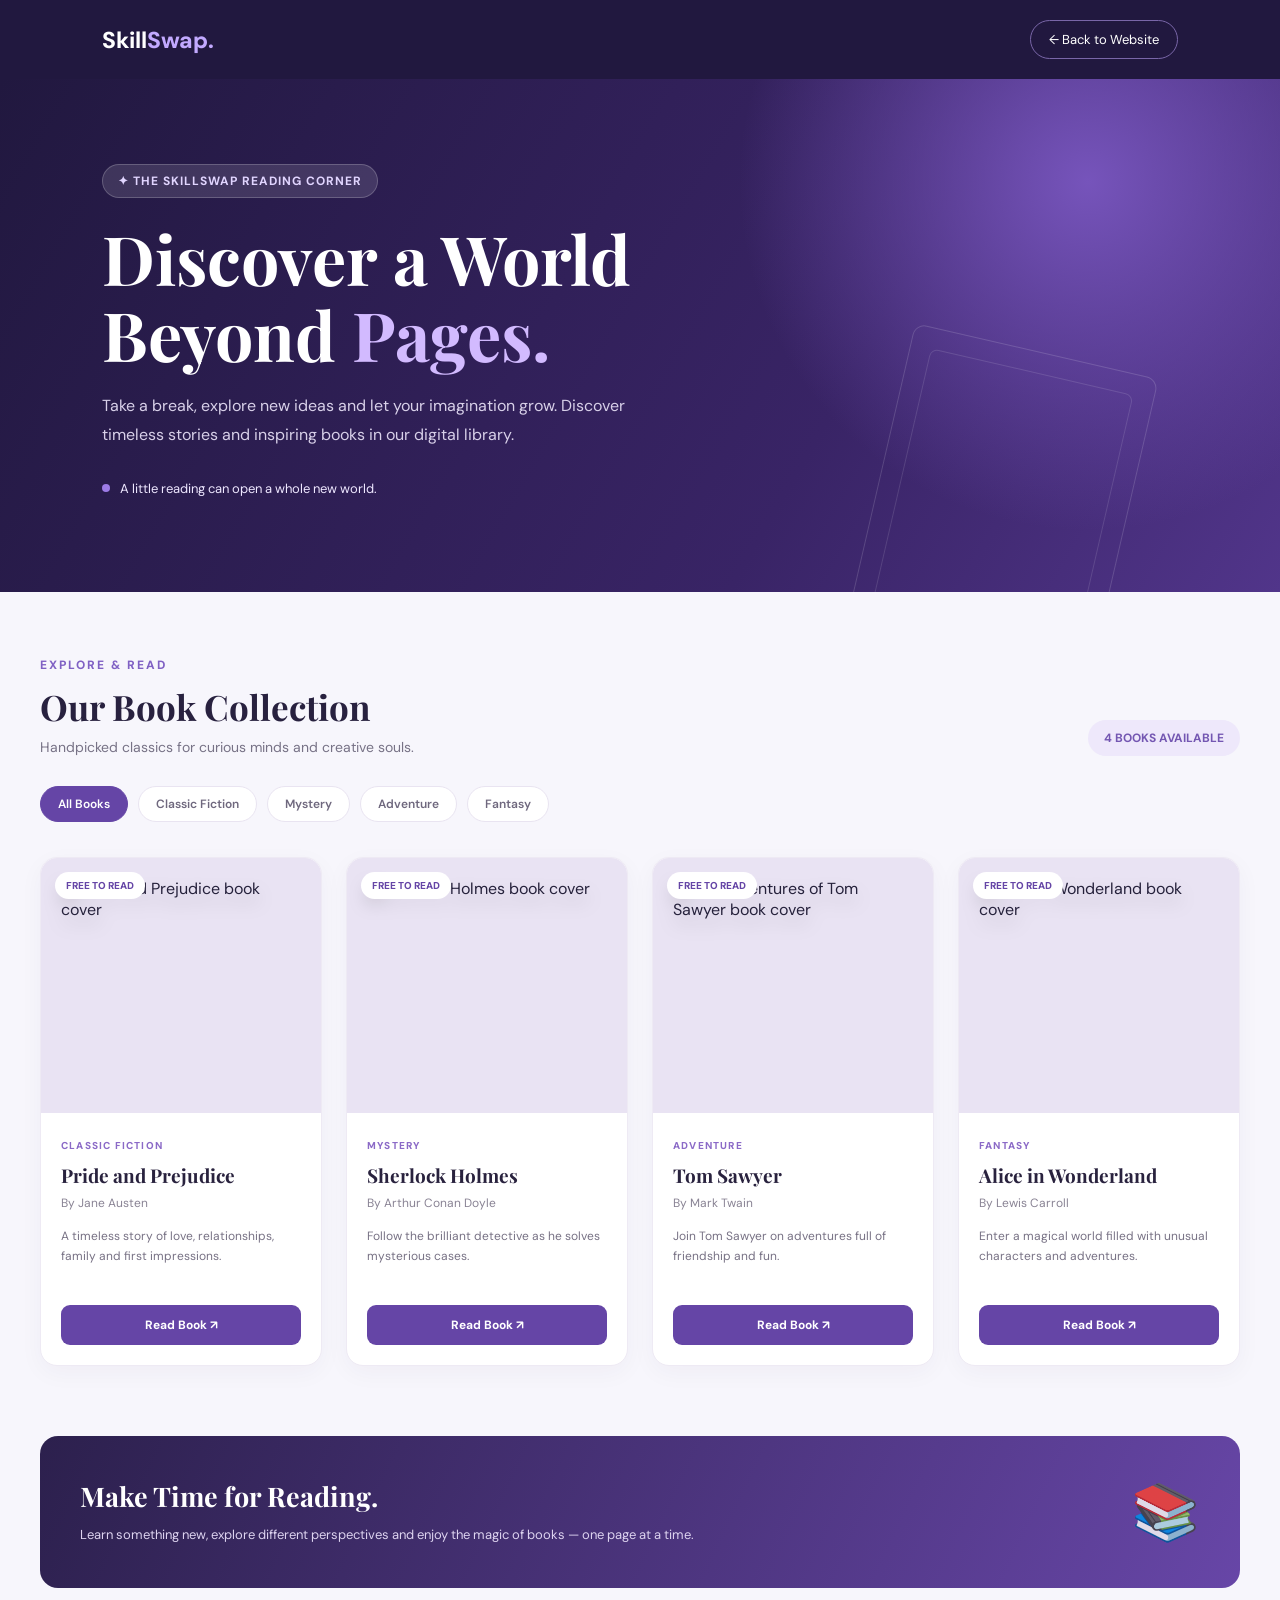
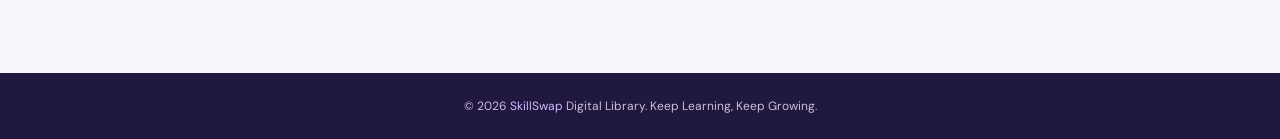
==== library.html @ 45137452 "Add files via upload" ====
<!DOCTYPE html>
<html lang="en">
<head>
    <meta charset="UTF-8">
    <meta name="viewport" content="width=device-width, initial-scale=1.0">
    <title>SkillSwap | Digital Library</title>

    <link rel="preconnect" href="https://fonts.googleapis.com">
    <link rel="preconnect" href="https://fonts.gstatic.com" crossorigin>
    <link href="https://fonts.googleapis.com/css2?family=DM+Sans:wght@400;500;600;700;800&family=Playfair+Display:wght@600;700;800&display=swap" rel="stylesheet">

    <link rel="stylesheet" href="library.css">
</head>

<body>

    <nav class="navbar">
        <div class="logo">Skill<span>Swap.</span></div>
        <a href="index.html" class="back-btn">← Back to Website</a>
    </nav>

    <header class="hero">
        <div class="hero-content">
            <div class="tag">✦ THE SKILLSWAP READING CORNER</div>

            <h1>Discover a World<br>Beyond <span>Pages.</span></h1>

            <p>
                Take a break, explore new ideas and let your imagination grow.
                Discover timeless stories and inspiring books in our digital library.
            </p>

            <div class="hero-note">
                <span></span>
                A little reading can open a whole new world.
            </div>
        </div>

        <div class="decoration"></div>
    </header>

    <main class="library-container">

        <div class="section-heading">
            <div>
                <div class="eyebrow">EXPLORE & READ</div>
                <h2>Our Book Collection</h2>
                <p>Handpicked classics for curious minds and creative souls.</p>
            </div>

            <div class="book-count">4 BOOKS AVAILABLE</div>
        </div>

        <div class="categories">
            <span class="category active">All Books</span>
            <span class="category">Classic Fiction</span>
            <span class="category">Mystery</span>
            <span class="category">Adventure</span>
            <span class="category">Fantasy</span>
        </div>

        <div class="book-grid">

            <article class="book-card">
                <div class="cover">
                    <span class="free-label">FREE TO READ</span>
                    <img src="https://www.gutenberg.org/cache/epub/1342/pg1342.cover.medium.jpg"
                         alt="Pride and Prejudice book cover">
                </div>
                <div class="book-info">
                    <span class="book-category">Classic Fiction</span>
                    <h3>Pride and Prejudice</h3>
                    <p class="author">By Jane Austen</p>
                    <p class="book-description">
                        A timeless story of love, relationships, family and first impressions.
                    </p>
                    <a class="read-btn" href="https://www.gutenberg.org/ebooks/1342"
                       target="_blank" rel="noopener noreferrer">Read Book ↗</a>
                </div>
            </article>

            <article class="book-card">
                <div class="cover">
                    <span class="free-label">FREE TO READ</span>
                    <img src="https://www.gutenberg.org/cache/epub/1661/pg1661.cover.medium.jpg"
                         alt="Sherlock Holmes book cover">
                </div>
                <div class="book-info">
                    <span class="book-category">Mystery</span>
                    <h3>Sherlock Holmes</h3>
                    <p class="author">By Arthur Conan Doyle</p>
                    <p class="book-description">
                        Follow the brilliant detective as he solves mysterious cases.
                    </p>
                    <a class="read-btn" href="https://www.gutenberg.org/ebooks/1661"
                       target="_blank" rel="noopener noreferrer">Read Book ↗</a>
                </div>
            </article>

            <article class="book-card">
                <div class="cover">
                    <span class="free-label">FREE TO READ</span>
                    <img src="https://www.gutenberg.org/cache/epub/74/pg74.cover.medium.jpg"
                         alt="The Adventures of Tom Sawyer book cover">
                </div>
                <div class="book-info">
                    <span class="book-category">Adventure</span>
                    <h3>Tom Sawyer</h3>
                    <p class="author">By Mark Twain</p>
                    <p class="book-description">
                        Join Tom Sawyer on adventures full of friendship and fun.
                    </p>
                    <a class="read-btn" href="https://www.gutenberg.org/ebooks/74"
                       target="_blank" rel="noopener noreferrer">Read Book ↗</a>
                </div>
            </article>

            <article class="book-card">
                <div class="cover">
                    <span class="free-label">FREE TO READ</span>
                    <img src="https://www.gutenberg.org/cache/epub/11/pg11.cover.medium.jpg"
                         alt="Alice in Wonderland book cover">
                </div>
                <div class="book-info">
                    <span class="book-category">Fantasy</span>
                    <h3>Alice in Wonderland</h3>
                    <p class="author">By Lewis Carroll</p>
                    <p class="book-description">
                        Enter a magical world filled with unusual characters and adventures.
                    </p>
                    <a class="read-btn" href="https://www.gutenberg.org/ebooks/11"
                       target="_blank" rel="noopener noreferrer">Read Book ↗</a>
                </div>
            </article>

        </div>

        <section class="reading-banner">
            <div>
                <h2>Make Time for Reading.</h2>
                <p>
                    Learn something new, explore different perspectives and enjoy
                    the magic of books — one page at a time.
                </p>
            </div>
            <div class="banner-icon">📚</div>
        </section>

    </main>

    <footer>
        © 2026 <span>SkillSwap</span> Digital Library. Keep Learning, Keep Growing.
    </footer>

</body>
</html>
---- library.css ----
* {
    margin: 0;
    padding: 0;
    box-sizing: border-box;
}

body {
    font-family: 'DM Sans', sans-serif;
    background: #f7f6fc;
    color: #25213b;
}

a {
    text-decoration: none;
}

/* NAVBAR */
.navbar {
    padding: 20px 8%;
    display: flex;
    justify-content: space-between;
    align-items: center;
    background: #21183f;
    color: white;
}

.logo {
    font-size: 23px;
    font-weight: 800;
}

.logo span {
    color: #c2a9ff;
}

.back-btn {
    color: white;
    border: 1px solid #7966a8;
    padding: 10px 18px;
    border-radius: 30px;
    font-size: 13px;
    transition: .3s;
}

.back-btn:hover {
    background: white;
    color: #291d4c;
}

/* HERO */
.hero {
    background:
        radial-gradient(circle at 85% 20%, #7654bb 0, transparent 30%),
        linear-gradient(120deg, #21183f, #392466 65%, #51358a);
    color: white;
    padding: 85px 8% 95px;
    position: relative;
    overflow: hidden;
}

.hero-content {
    max-width: 700px;
    position: relative;
    z-index: 2;
}

.tag {
    display: inline-block;
    color: #e1d5ff;
    background: rgba(255,255,255,.12);
    border: 1px solid rgba(255,255,255,.2);
    padding: 8px 15px;
    border-radius: 30px;
    font-size: 12px;
    font-weight: 700;
    letter-spacing: 1px;
    margin-bottom: 22px;
}

.hero h1 {
    font-family: 'Playfair Display', serif;
    font-size: clamp(42px, 6vw, 68px);
    line-height: 1.12;
    margin-bottom: 20px;
}

.hero h1 span {
    color: #d2baff;
}

.hero p {
    color: #d8d0e9;
    font-size: 16px;
    line-height: 1.8;
    max-width: 570px;
}

.hero-note {
    margin-top: 30px;
    display: flex;
    align-items: center;
    gap: 10px;
    color: #eee7ff;
    font-size: 13px;
}

.hero-note span {
    background: #9d7be6;
    width: 8px;
    height: 8px;
    border-radius: 50%;
}

.decoration {
    position: absolute;
    right: 12%;
    bottom: -75px;
    width: 250px;
    height: 320px;
    border: 1px solid rgba(255,255,255,.15);
    border-radius: 12px;
    transform: rotate(13deg);
}

.decoration::before {
    content: "";
    position: absolute;
    inset: 20px;
    border: 1px solid rgba(255,255,255,.12);
    border-radius: 8px;
}

/* MAIN CONTENT */
.library-container {
    max-width: 1250px;
    margin: auto;
    padding: 65px 25px 85px;
}

.section-heading {
    display: flex;
    justify-content: space-between;
    align-items: end;
    gap: 20px;
    margin-bottom: 30px;
}

.eyebrow {
    color: #8061c4;
    font-size: 12px;
    font-weight: 800;
    letter-spacing: 2px;
    margin-bottom: 10px;
}

.section-heading h2 {
    font-family: 'Playfair Display', serif;
    font-size: 35px;
    color: #28213f;
}

.section-heading p {
    color: #777286;
    font-size: 14px;
    margin-top: 8px;
}

.book-count {
    color: #7457b2;
    background: #eee8fb;
    border-radius: 30px;
    padding: 10px 16px;
    font-size: 12px;
    font-weight: 700;
    white-space: nowrap;
}

/* CATEGORIES */
.categories {
    display: flex;
    gap: 10px;
    flex-wrap: wrap;
    margin-bottom: 35px;
}

.category {
    padding: 9px 17px;
    border-radius: 30px;
    background: white;
    color: #6f687e;
    border: 1px solid #e9e4f1;
    font-size: 12px;
    font-weight: 600;
}

.category.active {
    background: #6545a6;
    color: white;
    border-color: #6545a6;
}

/* BOOK CARDS */
.book-grid {
    display: grid;
    grid-template-columns: repeat(4, 1fr);
    gap: 24px;
}

.book-card {
    background: white;
    border: 1px solid #eeeaf4;
    border-radius: 17px;
    overflow: hidden;
    transition: .35s ease;
    box-shadow: 0 7px 25px rgba(40, 25, 75, .04);
}

.book-card:hover {
    transform: translateY(-9px);
    box-shadow: 0 18px 40px rgba(54, 35, 95, .13);
}

.cover {
    height: 255px;
    background: #e9e3f3;
    display: flex;
    align-items: center;
    justify-content: center;
    padding: 20px;
    position: relative;
}

.cover img {
    height: 100%;
    width: 100%;
    object-fit: contain;
    filter: drop-shadow(0 9px 9px rgba(0,0,0,.18));
    transition: .35s;
}

.book-card:hover .cover img {
    transform: scale(1.04);
}

.free-label {
    position: absolute;
    top: 14px;
    left: 14px;
    background: white;
    color: #6545a6;
    font-size: 10px;
    font-weight: 800;
    padding: 7px 11px;
    border-radius: 20px;
    z-index: 1;
}

.book-info {
    padding: 20px;
}

.book-category {
    color: #8b6ac7;
    font-size: 10px;
    font-weight: 800;
    text-transform: uppercase;
    letter-spacing: 1.2px;
}

.book-info h3 {
    color: #29223e;
    font-family: 'Playfair Display', serif;
    font-size: 19px;
    margin: 9px 0 7px;
    line-height: 1.3;
}

.author {
    color: #898394;
    font-size: 12px;
    margin-bottom: 15px;
}

.book-description {
    color: #777184;
    font-size: 12px;
    line-height: 1.7;
    min-height: 61px;
    margin-bottom: 18px;
}

.read-btn {
    display: block;
    text-align: center;
    padding: 12px;
    color: white;
    background: #6545a6;
    border-radius: 9px;
    font-size: 12px;
    font-weight: 700;
    transition: .3s;
}

.read-btn:hover {
    background: #392466;
}

/* BOTTOM BANNER */
.reading-banner {
    margin-top: 70px;
    padding: 40px;
    border-radius: 18px;
    background: linear-gradient(115deg, #2c204d, #6746a7);
    color: white;
    display: flex;
    justify-content: space-between;
    align-items: center;
    gap: 25px;
}

.reading-banner h2 {
    font-family: 'Playfair Display', serif;
    font-size: 27px;
    margin-bottom: 10px;
}

.reading-banner p {
    color: #ddd3ef;
    font-size: 13px;
    line-height: 1.7;
}

.banner-icon {
    font-size: 55px;
    opacity: .85;
}

/* FOOTER */
footer {
    background: #21183f;
    color: #c9c0dc;
    text-align: center;
    padding: 25px 15px;
    font-size: 12px;
}

footer span {
    color: #d2baff;
}

/* RESPONSIVE */
@media (max-width: 1000px) {
    .book-grid {
        grid-template-columns: repeat(2, 1fr);
    }

    .decoration {
        right: 4%;
        opacity: .5;
    }
}

@media (max-width: 600px) {
    .navbar {
        padding: 17px 5%;
    }

    .hero {
        padding: 65px 7%;
    }

    .decoration {
        display: none;
    }

    .library-container {
        padding: 45px 18px 60px;
    }

    .section-heading {
        align-items: start;
        flex-direction: column;
    }

    .section-heading h2 {
        font-size: 29px;
    }

    .book-grid {
        grid-template-columns: 1fr;
    }

    .cover {
        height: 280px;
    }

    .reading-banner {
        padding: 28px;
    }

    .banner-icon {
        display: none;
    }
}
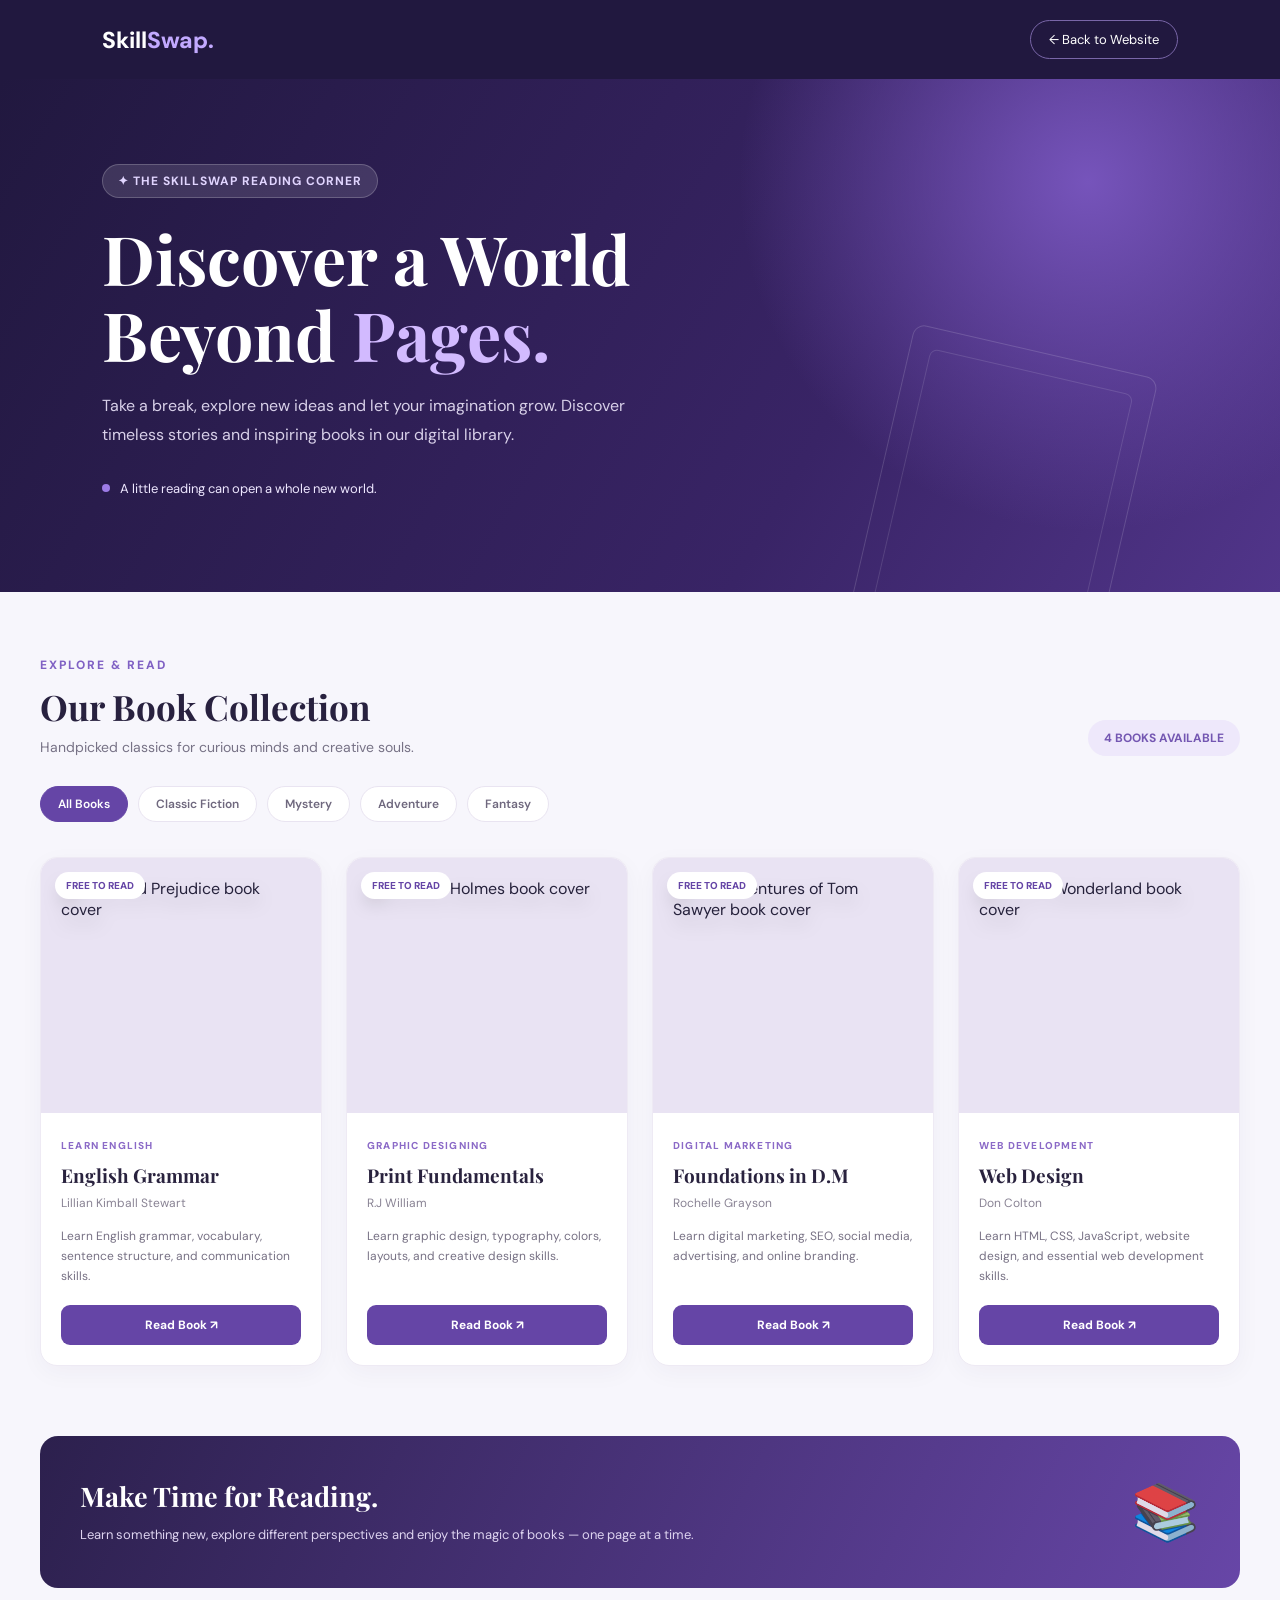
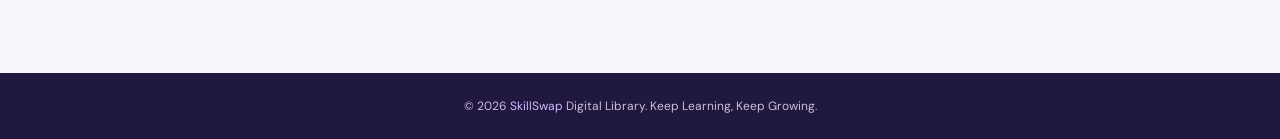
==== commit 1dcd723f: "Add files via upload" ====
--- a/library.html
+++ b/library.html
@@ -1,156 +1,179 @@
-<!DOCTYPE html>
+<!doctype html>
 <html lang="en">
-<head>
-    <meta charset="UTF-8">
-    <meta name="viewport" content="width=device-width, initial-scale=1.0">
+  <head>
+    <meta charset="UTF-8" />
+    <meta name="viewport" content="width=device-width, initial-scale=1.0" />
     <title>SkillSwap | Digital Library</title>
 
-    <link rel="preconnect" href="https://fonts.googleapis.com">
-    <link rel="preconnect" href="https://fonts.gstatic.com" crossorigin>
-    <link href="https://fonts.googleapis.com/css2?family=DM+Sans:wght@400;500;600;700;800&family=Playfair+Display:wght@600;700;800&display=swap" rel="stylesheet">
+    <link rel="preconnect" href="https://fonts.googleapis.com" />
+    <link rel="preconnect" href="https://fonts.gstatic.com" crossorigin />
+    <link
+      href="https://fonts.googleapis.com/css2?family=DM+Sans:wght@400;500;600;700;800&family=Playfair+Display:wght@600;700;800&display=swap"
+      rel="stylesheet"
+    />
 
-    <link rel="stylesheet" href="library.css">
-</head>
+    <link rel="stylesheet" href="library.css" />
+  </head>
 
-<body>
-
+  <body>
     <nav class="navbar">
-        <div class="logo">Skill<span>Swap.</span></div>
-        <a href="index.html" class="back-btn">← Back to Website</a>
+      <div class="logo">Skill<span>Swap.</span></div>
+      <a href="index.html" class="back-btn">← Back to Website</a>
     </nav>
 
     <header class="hero">
-        <div class="hero-content">
-            <div class="tag">✦ THE SKILLSWAP READING CORNER</div>
+      <div class="hero-content">
+        <div class="tag">✦ THE SKILLSWAP READING CORNER</div>
 
-            <h1>Discover a World<br>Beyond <span>Pages.</span></h1>
+        <h1>Discover a World<br />Beyond <span>Pages.</span></h1>
 
-            <p>
-                Take a break, explore new ideas and let your imagination grow.
-                Discover timeless stories and inspiring books in our digital library.
-            </p>
+        <p>
+          Take a break, explore new ideas and let your imagination grow.
+          Discover timeless stories and inspiring books in our digital library.
+        </p>
 
-            <div class="hero-note">
-                <span></span>
-                A little reading can open a whole new world.
-            </div>
+        <div class="hero-note">
+          <span></span>
+          A little reading can open a whole new world.
         </div>
+      </div>
 
-        <div class="decoration"></div>
+      <div class="decoration"></div>
     </header>
 
     <main class="library-container">
-
-        <div class="section-heading">
-            <div>
-                <div class="eyebrow">EXPLORE & READ</div>
-                <h2>Our Book Collection</h2>
-                <p>Handpicked classics for curious minds and creative souls.</p>
-            </div>
-
-            <div class="book-count">4 BOOKS AVAILABLE</div>
+      <div class="section-heading">
+        <div>
+          <div class="eyebrow">EXPLORE & READ</div>
+          <h2>Our Book Collection</h2>
+          <p>Handpicked classics for curious minds and creative souls.</p>
         </div>
 
-        <div class="categories">
-            <span class="category active">All Books</span>
-            <span class="category">Classic Fiction</span>
-            <span class="category">Mystery</span>
-            <span class="category">Adventure</span>
-            <span class="category">Fantasy</span>
+        <div class="book-count">4 BOOKS AVAILABLE</div>
+      </div>
+
+      <div class="categories">
+        <span class="category active">All Books</span>
+        <span class="category">Classic Fiction</span>
+        <span class="category">Mystery</span>
+        <span class="category">Adventure</span>
+        <span class="category">Fantasy</span>
+      </div>
+
+      <div class="book-grid">
+        <article class="book-card">
+          <div class="cover">
+            <span class="free-label">FREE TO READ</span>
+            <img
+              src="https://images.openai.com/static-rsc-4/nlnkXyki12jIrSq65rD5vlvxA2-g3_moJkrkMyMXmBQS9wC_iWdZBPuCIMh0evlYuvoM_eVAf5qwWwzv84w62F5BOd8k4IZ-pUNtIRIA-qIwq7GXYpDJIMXlWMgvLFx8_iw9bMWEn4Bp-meUp0NCQ1YLzc0WaefwXAR_YR5pq6nIzXIHhsu9BgJXxA65rhTH?purpose=fullsize"
+              alt="Pride and Prejudice book cover"
+            />
+          </div>
+          <div class="book-info">
+            <span class="book-category">Learn English</span>
+            <h3>English Grammar</h3>
+            <p class="author">Lillian Kimball Stewart</p>
+            <p class="book-description">Learn English grammar, vocabulary, sentence structure, and communication skills.
+            </p>
+            <a
+              class="read-btn"
+              href="https://www.gutenberg.org/ebooks/76768?utm_source=chatgpt.com"
+              target="_blank"
+              rel="noopener noreferrer"
+              >Read Book ↗</a
+            >
+          </div>
+        </article>
+
+        <article class="book-card">
+          <div class="cover">
+            <span class="free-label">FREE TO READ</span>
+            <img
+              src="https://images.openai.com/static-rsc-4/-aPmdODbftVDcNJ4dqSAAJbejGbmj3UrZ1XW-iigOBFUw2YS6NxfAmXLvxtYrC6KV-2uc8LYySjyfp9NDghUFYIp-NJeIwaVErUyjWM2xN_EKqFEdptPLfZnZ2pCqEKy7TjT09_CepMBRL6DiqLL-L7MaQdO_TaE3aJ7nxfog-UJrsVS80gqGhneqRNItTe_?purpose=fullsize"
+              alt="Sherlock Holmes book cover"
+            />
+          </div>
+          <div class="book-info">
+            <span class="book-category">Graphic Designing</span>
+            <h3>Print  Fundamentals</h3>
+            <p class="author">R.J William
+            </p>
+            <p class="book-description">Learn graphic design, typography, colors, layouts, and creative design skills.
+            </p>
+            <a
+              class="read-btn"
+              href="https://opentextbc.ca/graphicdesign/?utm_source=chatgpt.com"
+              target="_blank"
+              rel="noopener noreferrer"
+              >Read Book ↗</a
+            >
+          </div>
+        </article>
+
+        <article class="book-card">
+          <div class="cover">
+            <span class="free-label">FREE TO READ</span>
+            <img
+              src="https://images.openai.com/static-rsc-4/5nBT55tkriTv0jrvZ3LXbNognqbS5tL-UtMFSnC2UPaITCHMabznXL9Am0amchh6au6X8pq1Nj6E7CtQQhE98_Y3IsLkpOBqZaEXXBpnslphQ7jy2Ab4NQ5duBB3QnoaSgoREmb81gWbT5q6vtAgy0yQTAgUF2ILZa1OaPfKDEPsNN3cYuwmgSzIY8tIMKg8?purpose=fullsize"
+              alt="The Adventures of Tom Sawyer book cover"
+            />
+          </div>
+          <div class="book-info">
+            <span class="book-category">Digital Marketing</span>
+            <h3>Foundations in D.M</h3>
+            <p class="author">Rochelle Grayson</p>
+            <p class="book-description">Learn digital marketing, SEO, social media, advertising, and online branding.
+            </p>
+            <a
+              class="read-btn"
+              href="https://opentextbc.ca/foundationsdigitalmarketing/?utm_source=chatgpt.com"
+              target="_blank"
+              rel="noopener noreferrer"
+              >Read Book ↗</a
+            >
+          </div>
+        </article>
+
+        <article class="book-card">
+          <div class="cover">
+            <span class="free-label">FREE TO READ</span>
+            <img
+              src="https://images.openai.com/static-rsc-4/xJOj4V2zVrEmd-TYGxQ_U6VafGQodixZwHJ3bgr7S3tWLdLm_1WO9qNGPhRAqjF4poZpe_lq92nBc6-LzFpuyAbBJJIgXXjsPY64r9pf-W7m9_CmMPle_LIER4NgOlKfS_gFQJfNyucXrUpovdFgeX6bRNiwsaFKMQ-hpAyHZlo?purpose=inline"
+              alt="Alice in Wonderland book cover"
+            />
+          </div>
+          <div class="book-info">
+            <span class="book-category">Web Development</span>
+            <h3>Web Design</h3>
+            <p class="author">Don Colton</p>
+            <p class="book-description">Learn HTML, CSS, JavaScript, website design, and essential web development skills.
+            </p>
+            <a
+              class="read-btn"
+              href="https://iwdd.doncolton.com/?utm_source=chatgpt.com"
+              target="_blank"
+              rel="noopener noreferrer"
+              >Read Book ↗</a
+            >
+          </div>
+        </article>
+      </div>
+
+      <section class="reading-banner">
+        <div>
+          <h2>Make Time for Reading.</h2>
+          <p>
+            Learn something new, explore different perspectives and enjoy the
+            magic of books — one page at a time.
+          </p>
         </div>
-
-        <div class="book-grid">
-
-            <article class="book-card">
-                <div class="cover">
-                    <span class="free-label">FREE TO READ</span>
-                    <img src="https://www.gutenberg.org/cache/epub/1342/pg1342.cover.medium.jpg"
-                         alt="Pride and Prejudice book cover">
-                </div>
-                <div class="book-info">
-                    <span class="book-category">Classic Fiction</span>
-                    <h3>Pride and Prejudice</h3>
-                    <p class="author">By Jane Austen</p>
-                    <p class="book-description">
-                        A timeless story of love, relationships, family and first impressions.
-                    </p>
-                    <a class="read-btn" href="https://www.gutenberg.org/ebooks/1342"
-                       target="_blank" rel="noopener noreferrer">Read Book ↗</a>
-                </div>
-            </article>
-
-            <article class="book-card">
-                <div class="cover">
-                    <span class="free-label">FREE TO READ</span>
-                    <img src="https://www.gutenberg.org/cache/epub/1661/pg1661.cover.medium.jpg"
-                         alt="Sherlock Holmes book cover">
-                </div>
-                <div class="book-info">
-                    <span class="book-category">Mystery</span>
-                    <h3>Sherlock Holmes</h3>
-                    <p class="author">By Arthur Conan Doyle</p>
-                    <p class="book-description">
-                        Follow the brilliant detective as he solves mysterious cases.
-                    </p>
-                    <a class="read-btn" href="https://www.gutenberg.org/ebooks/1661"
-                       target="_blank" rel="noopener noreferrer">Read Book ↗</a>
-                </div>
-            </article>
-
-            <article class="book-card">
-                <div class="cover">
-                    <span class="free-label">FREE TO READ</span>
-                    <img src="https://www.gutenberg.org/cache/epub/74/pg74.cover.medium.jpg"
-                         alt="The Adventures of Tom Sawyer book cover">
-                </div>
-                <div class="book-info">
-                    <span class="book-category">Adventure</span>
-                    <h3>Tom Sawyer</h3>
-                    <p class="author">By Mark Twain</p>
-                    <p class="book-description">
-                        Join Tom Sawyer on adventures full of friendship and fun.
-                    </p>
-                    <a class="read-btn" href="https://www.gutenberg.org/ebooks/74"
-                       target="_blank" rel="noopener noreferrer">Read Book ↗</a>
-                </div>
-            </article>
-
-            <article class="book-card">
-                <div class="cover">
-                    <span class="free-label">FREE TO READ</span>
-                    <img src="https://www.gutenberg.org/cache/epub/11/pg11.cover.medium.jpg"
-                         alt="Alice in Wonderland book cover">
-                </div>
-                <div class="book-info">
-                    <span class="book-category">Fantasy</span>
-                    <h3>Alice in Wonderland</h3>
-                    <p class="author">By Lewis Carroll</p>
-                    <p class="book-description">
-                        Enter a magical world filled with unusual characters and adventures.
-                    </p>
-                    <a class="read-btn" href="https://www.gutenberg.org/ebooks/11"
-                       target="_blank" rel="noopener noreferrer">Read Book ↗</a>
-                </div>
-            </article>
-
-        </div>
-
-        <section class="reading-banner">
-            <div>
-                <h2>Make Time for Reading.</h2>
-                <p>
-                    Learn something new, explore different perspectives and enjoy
-                    the magic of books — one page at a time.
-                </p>
-            </div>
-            <div class="banner-icon">📚</div>
-        </section>
-
+        <div class="banner-icon">📚</div>
+      </section>
     </main>
 
     <footer>
-        © 2026 <span>SkillSwap</span> Digital Library. Keep Learning, Keep Growing.
+      © 2026 <span>SkillSwap</span> Digital Library. Keep Learning, Keep
+      Growing.
     </footer>
-
-</body>
-</html>+  </body>
+</html>
